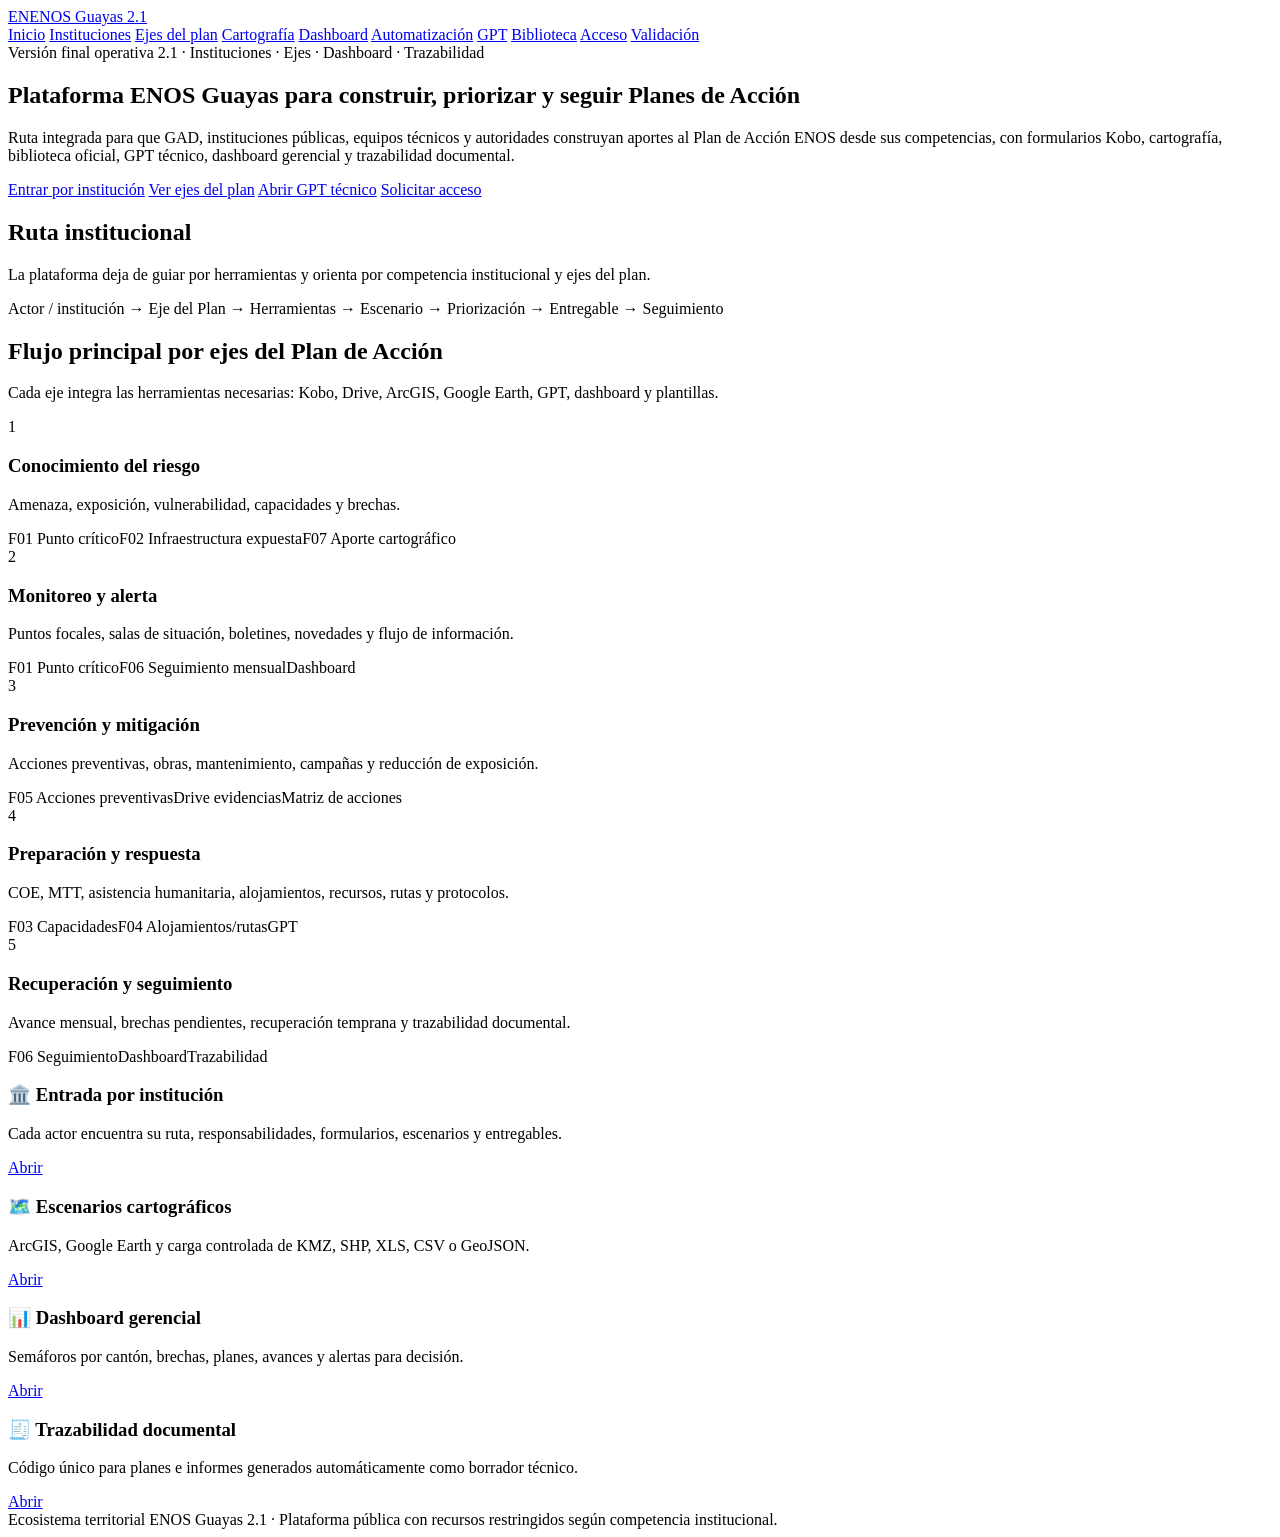
==== index.html @ f282f8c9 "Add files via upload" ====
<!doctype html>
<html lang="es">
<head>
<meta charset="utf-8">
<meta name="viewport" content="width=device-width, initial-scale=1">
<title>Inicio | ENOS Guayas 2.1</title>
<link rel="stylesheet" href="assets/site.css">
<script defer src="assets/site.js"></script>
</head>
<body>
<header class="topbar">
  <div class="container nav">
    <a class="logo" href="index.html"><span class="logo-badge">EN</span><span>ENOS Guayas 2.1</span></a>
    <nav class="menu"><a href="index.html">Inicio</a>
<a href="instituciones.html">Instituciones</a>
<a href="ejes.html">Ejes del plan</a>
<a href="cartografia.html">Cartografía</a>
<a href="dashboard.html">Dashboard</a>
<a href="automatizacion.html">Automatización</a>
<a href="gpt.html">GPT</a>
<a href="biblioteca.html">Biblioteca</a>
<a href="acceso.html">Acceso</a>
<a href="validacion.html">Validación</a></nav>
  </div>
</header>

<section class="hero">
  <div class="container hero-grid">
    <div>
      <span class="kicker">Versión final operativa 2.1 · Instituciones · Ejes · Dashboard · Trazabilidad</span>
      <h1>Plataforma ENOS Guayas para construir, priorizar y seguir Planes de Acción</h1>
      <p class="lead">Ruta integrada para que GAD, instituciones públicas, equipos técnicos y autoridades construyan aportes al Plan de Acción ENOS desde sus competencias, con formularios Kobo, cartografía, biblioteca oficial, GPT técnico, dashboard gerencial y trazabilidad documental.</p>
      <div class="btns">
        <a class="btn" href="instituciones.html" target="_blank" rel="noopener">Entrar por institución</a>
        <a class="btn secondary" href="ejes.html">Ver ejes del plan</a>
        <a class="btn blue" href="https://chatgpt.com/g/g-6a1db50eb650819185c06255c6850509-asistente-tecnico-enos-guayas-2-0" target="_blank" rel="noopener">Abrir GPT técnico</a>
        <a class="btn warn" href="acceso.html">Solicitar acceso</a>
      </div>
    </div>
    <div class="panel">
      <h2>Ruta institucional</h2>
      <p class="muted">La plataforma deja de guiar por herramientas y orienta por competencia institucional y ejes del plan.</p>
      <div class="code">Actor / institución → Eje del Plan → Herramientas → Escenario → Priorización → Entregable → Seguimiento</div>
    </div>
  </div>
</section>
<section class="section">
  <div class="container">
    <h2>Flujo principal por ejes del Plan de Acción</h2>
    <p class="muted">Cada eje integra las herramientas necesarias: Kobo, Drive, ArcGIS, Google Earth, GPT, dashboard y plantillas.</p>
    <div class="flow"><div class="step"><div class="step-num">1</div><h3>Conocimiento del riesgo</h3><p class="muted">Amenaza, exposición, vulnerabilidad, capacidades y brechas.</p><div class="tool-list"><span class="tool">F01 Punto crítico</span><span class="tool">F02 Infraestructura expuesta</span><span class="tool">F07 Aporte cartográfico</span></div></div><div class="step"><div class="step-num">2</div><h3>Monitoreo y alerta</h3><p class="muted">Puntos focales, salas de situación, boletines, novedades y flujo de información.</p><div class="tool-list"><span class="tool">F01 Punto crítico</span><span class="tool">F06 Seguimiento mensual</span><span class="tool">Dashboard</span></div></div><div class="step"><div class="step-num">3</div><h3>Prevención y mitigación</h3><p class="muted">Acciones preventivas, obras, mantenimiento, campañas y reducción de exposición.</p><div class="tool-list"><span class="tool">F05 Acciones preventivas</span><span class="tool">Drive evidencias</span><span class="tool">Matriz de acciones</span></div></div><div class="step"><div class="step-num">4</div><h3>Preparación y respuesta</h3><p class="muted">COE, MTT, asistencia humanitaria, alojamientos, recursos, rutas y protocolos.</p><div class="tool-list"><span class="tool">F03 Capacidades</span><span class="tool">F04 Alojamientos/rutas</span><span class="tool">GPT</span></div></div><div class="step"><div class="step-num">5</div><h3>Recuperación y seguimiento</h3><p class="muted">Avance mensual, brechas pendientes, recuperación temprana y trazabilidad documental.</p><div class="tool-list"><span class="tool">F06 Seguimiento</span><span class="tool">Dashboard</span><span class="tool">Trazabilidad</span></div></div></div>
  </div>
</section>
<section class="section">
  <div class="container grid-4">
    <div class="card"><h3>🏛️ Entrada por institución</h3><p class="muted">Cada actor encuentra su ruta, responsabilidades, formularios, escenarios y entregables.</p><a class="btn light" href="instituciones.html">Abrir</a></div>
    <div class="card"><h3>🗺️ Escenarios cartográficos</h3><p class="muted">ArcGIS, Google Earth y carga controlada de KMZ, SHP, XLS, CSV o GeoJSON.</p><a class="btn light" href="cartografia.html">Abrir</a></div>
    <div class="card"><h3>📊 Dashboard gerencial</h3><p class="muted">Semáforos por cantón, brechas, planes, avances y alertas para decisión.</p><a class="btn light" href="dashboard.html">Abrir</a></div>
    <div class="card"><h3>🧾 Trazabilidad documental</h3><p class="muted">Código único para planes e informes generados automáticamente como borrador técnico.</p><a class="btn light" href="automatizacion.html">Abrir</a></div>
  </div>
</section>

<footer class="footer"><div class="container">Ecosistema territorial ENOS Guayas 2.1 · Plataforma pública con recursos restringidos según competencia institucional.</div></footer>
<div class="toast"></div>
</body>
</html>
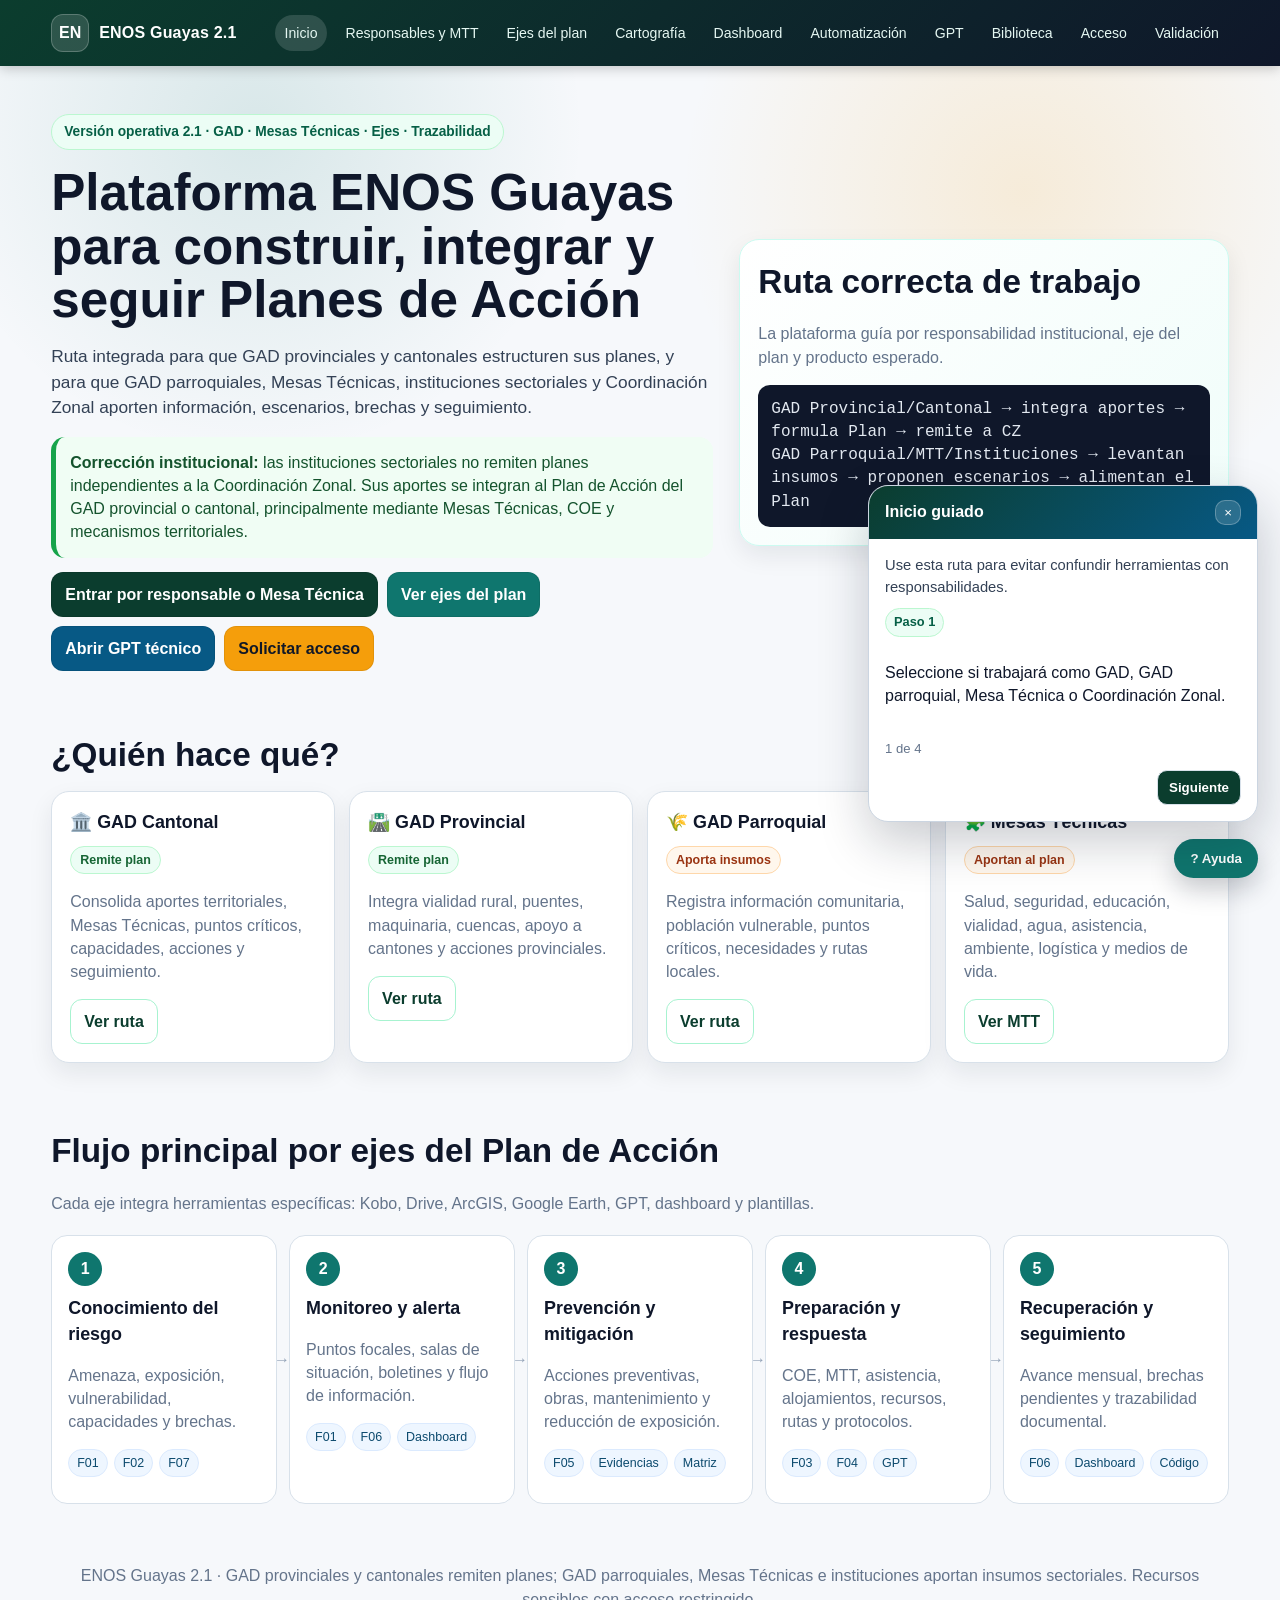
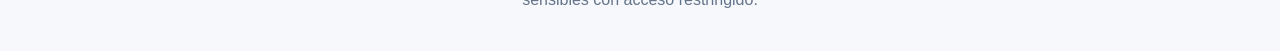
==== commit 41e6f163: "Add files via upload" ====
--- a/index.html
+++ b/index.html
@@ -7,60 +7,68 @@
 <link rel="stylesheet" href="assets/site.css">
 <script defer src="assets/site.js"></script>
 </head>
-<body>
+<body data-help-title="Inicio guiado" data-help-text="Use esta ruta para evitar confundir herramientas con responsabilidades." data-help-steps="Seleccione si trabajará como GAD, GAD parroquial, Mesa Técnica o Coordinación Zonal.||Revise el eje del plan que corresponde a su trabajo.||Abra los formularios, cartografía o GPT solo cuando tenga claro el producto esperado.||El objetivo final es alimentar o consolidar el Plan de Acción del GAD provincial/cantonal.">
 <header class="topbar">
   <div class="container nav">
     <a class="logo" href="index.html"><span class="logo-badge">EN</span><span>ENOS Guayas 2.1</span></a>
-    <nav class="menu"><a href="index.html">Inicio</a>
-<a href="instituciones.html">Instituciones</a>
-<a href="ejes.html">Ejes del plan</a>
-<a href="cartografia.html">Cartografía</a>
-<a href="dashboard.html">Dashboard</a>
-<a href="automatizacion.html">Automatización</a>
-<a href="gpt.html">GPT</a>
-<a href="biblioteca.html">Biblioteca</a>
-<a href="acceso.html">Acceso</a>
-<a href="validacion.html">Validación</a></nav>
+    <nav class="menu">
+      <a href="index.html">Inicio</a>
+      <a href="instituciones.html">Responsables y MTT</a>
+      <a href="ejes.html">Ejes del plan</a>
+      <a href="cartografia.html">Cartografía</a>
+      <a href="dashboard.html">Dashboard</a>
+      <a href="automatizacion.html">Automatización</a>
+      <a href="gpt.html">GPT</a>
+      <a href="biblioteca.html">Biblioteca</a>
+      <a href="acceso.html">Acceso</a>
+      <a href="validacion.html">Validación</a>
+    </nav>
   </div>
 </header>
 
 <section class="hero">
   <div class="container hero-grid">
     <div>
-      <span class="kicker">Versión final operativa 2.1 · Instituciones · Ejes · Dashboard · Trazabilidad</span>
-      <h1>Plataforma ENOS Guayas para construir, priorizar y seguir Planes de Acción</h1>
-      <p class="lead">Ruta integrada para que GAD, instituciones públicas, equipos técnicos y autoridades construyan aportes al Plan de Acción ENOS desde sus competencias, con formularios Kobo, cartografía, biblioteca oficial, GPT técnico, dashboard gerencial y trazabilidad documental.</p>
+      <span class="kicker">Versión operativa 2.1 · GAD · Mesas Técnicas · Ejes · Trazabilidad</span>
+      <h1>Plataforma ENOS Guayas para construir, integrar y seguir Planes de Acción</h1>
+      <p class="lead">Ruta integrada para que GAD provinciales y cantonales estructuren sus planes, y para que GAD parroquiales, Mesas Técnicas, instituciones sectoriales y Coordinación Zonal aporten información, escenarios, brechas y seguimiento.</p>
+      <div class="notice ok"><strong>Corrección institucional:</strong> las instituciones sectoriales no remiten planes independientes a la Coordinación Zonal. Sus aportes se integran al Plan de Acción del GAD provincial o cantonal, principalmente mediante Mesas Técnicas, COE y mecanismos territoriales.</div>
       <div class="btns">
-        <a class="btn" href="instituciones.html" target="_blank" rel="noopener">Entrar por institución</a>
+        <a class="btn" href="instituciones.html">Entrar por responsable o Mesa Técnica</a>
         <a class="btn secondary" href="ejes.html">Ver ejes del plan</a>
         <a class="btn blue" href="https://chatgpt.com/g/g-6a1db50eb650819185c06255c6850509-asistente-tecnico-enos-guayas-2-0" target="_blank" rel="noopener">Abrir GPT técnico</a>
         <a class="btn warn" href="acceso.html">Solicitar acceso</a>
       </div>
     </div>
     <div class="panel">
-      <h2>Ruta institucional</h2>
-      <p class="muted">La plataforma deja de guiar por herramientas y orienta por competencia institucional y ejes del plan.</p>
-      <div class="code">Actor / institución → Eje del Plan → Herramientas → Escenario → Priorización → Entregable → Seguimiento</div>
+      <h2>Ruta correcta de trabajo</h2>
+      <p class="muted">La plataforma guía por responsabilidad institucional, eje del plan y producto esperado.</p>
+      <div class="code">GAD Provincial/Cantonal → integra aportes → formula Plan → remite a CZ<br>GAD Parroquial/MTT/Instituciones → levantan insumos → proponen escenarios → alimentan el Plan</div>
     </div>
   </div>
 </section>
-<section class="section">
-  <div class="container">
-    <h2>Flujo principal por ejes del Plan de Acción</h2>
-    <p class="muted">Cada eje integra las herramientas necesarias: Kobo, Drive, ArcGIS, Google Earth, GPT, dashboard y plantillas.</p>
-    <div class="flow"><div class="step"><div class="step-num">1</div><h3>Conocimiento del riesgo</h3><p class="muted">Amenaza, exposición, vulnerabilidad, capacidades y brechas.</p><div class="tool-list"><span class="tool">F01 Punto crítico</span><span class="tool">F02 Infraestructura expuesta</span><span class="tool">F07 Aporte cartográfico</span></div></div><div class="step"><div class="step-num">2</div><h3>Monitoreo y alerta</h3><p class="muted">Puntos focales, salas de situación, boletines, novedades y flujo de información.</p><div class="tool-list"><span class="tool">F01 Punto crítico</span><span class="tool">F06 Seguimiento mensual</span><span class="tool">Dashboard</span></div></div><div class="step"><div class="step-num">3</div><h3>Prevención y mitigación</h3><p class="muted">Acciones preventivas, obras, mantenimiento, campañas y reducción de exposición.</p><div class="tool-list"><span class="tool">F05 Acciones preventivas</span><span class="tool">Drive evidencias</span><span class="tool">Matriz de acciones</span></div></div><div class="step"><div class="step-num">4</div><h3>Preparación y respuesta</h3><p class="muted">COE, MTT, asistencia humanitaria, alojamientos, recursos, rutas y protocolos.</p><div class="tool-list"><span class="tool">F03 Capacidades</span><span class="tool">F04 Alojamientos/rutas</span><span class="tool">GPT</span></div></div><div class="step"><div class="step-num">5</div><h3>Recuperación y seguimiento</h3><p class="muted">Avance mensual, brechas pendientes, recuperación temprana y trazabilidad documental.</p><div class="tool-list"><span class="tool">F06 Seguimiento</span><span class="tool">Dashboard</span><span class="tool">Trazabilidad</span></div></div></div>
+<section class="section"><div class="container">
+  <h2>¿Quién hace qué?</h2>
+  <div class="grid-4">
+    <div class="card"><h3>🏛️ GAD Cantonal</h3><span class="badge ok">Remite plan</span><p class="muted">Consolida aportes territoriales, Mesas Técnicas, puntos críticos, capacidades, acciones y seguimiento.</p><a class="btn light" href="instituciones.html#gad_cantonal">Ver ruta</a></div>
+    <div class="card"><h3>🛣️ GAD Provincial</h3><span class="badge ok">Remite plan</span><p class="muted">Integra vialidad rural, puentes, maquinaria, cuencas, apoyo a cantones y acciones provinciales.</p><a class="btn light" href="instituciones.html#gad_provincial">Ver ruta</a></div>
+    <div class="card"><h3>🌾 GAD Parroquial</h3><span class="badge warn">Aporta insumos</span><p class="muted">Registra información comunitaria, población vulnerable, puntos críticos, necesidades y rutas locales.</p><a class="btn light" href="instituciones.html#gad_parroquial">Ver ruta</a></div>
+    <div class="card"><h3>🧩 Mesas Técnicas</h3><span class="badge warn">Aportan al plan</span><p class="muted">Salud, seguridad, educación, vialidad, agua, asistencia, ambiente, logística y medios de vida.</p><a class="btn light" href="instituciones.html#mesas_tecnicas">Ver MTT</a></div>
   </div>
-</section>
-<section class="section">
-  <div class="container grid-4">
-    <div class="card"><h3>🏛️ Entrada por institución</h3><p class="muted">Cada actor encuentra su ruta, responsabilidades, formularios, escenarios y entregables.</p><a class="btn light" href="instituciones.html">Abrir</a></div>
-    <div class="card"><h3>🗺️ Escenarios cartográficos</h3><p class="muted">ArcGIS, Google Earth y carga controlada de KMZ, SHP, XLS, CSV o GeoJSON.</p><a class="btn light" href="cartografia.html">Abrir</a></div>
-    <div class="card"><h3>📊 Dashboard gerencial</h3><p class="muted">Semáforos por cantón, brechas, planes, avances y alertas para decisión.</p><a class="btn light" href="dashboard.html">Abrir</a></div>
-    <div class="card"><h3>🧾 Trazabilidad documental</h3><p class="muted">Código único para planes e informes generados automáticamente como borrador técnico.</p><a class="btn light" href="automatizacion.html">Abrir</a></div>
+</div></section>
+<section class="section"><div class="container">
+  <h2>Flujo principal por ejes del Plan de Acción</h2>
+  <p class="muted">Cada eje integra herramientas específicas: Kobo, Drive, ArcGIS, Google Earth, GPT, dashboard y plantillas.</p>
+  <div class="flow">
+    <div class="step"><div class="step-num">1</div><h3>Conocimiento del riesgo</h3><p class="muted">Amenaza, exposición, vulnerabilidad, capacidades y brechas.</p><div class="tool-list"><span class="tool">F01</span><span class="tool">F02</span><span class="tool">F07</span></div></div>
+    <div class="step"><div class="step-num">2</div><h3>Monitoreo y alerta</h3><p class="muted">Puntos focales, salas de situación, boletines y flujo de información.</p><div class="tool-list"><span class="tool">F01</span><span class="tool">F06</span><span class="tool">Dashboard</span></div></div>
+    <div class="step"><div class="step-num">3</div><h3>Prevención y mitigación</h3><p class="muted">Acciones preventivas, obras, mantenimiento y reducción de exposición.</p><div class="tool-list"><span class="tool">F05</span><span class="tool">Evidencias</span><span class="tool">Matriz</span></div></div>
+    <div class="step"><div class="step-num">4</div><h3>Preparación y respuesta</h3><p class="muted">COE, MTT, asistencia, alojamientos, recursos, rutas y protocolos.</p><div class="tool-list"><span class="tool">F03</span><span class="tool">F04</span><span class="tool">GPT</span></div></div>
+    <div class="step"><div class="step-num">5</div><h3>Recuperación y seguimiento</h3><p class="muted">Avance mensual, brechas pendientes y trazabilidad documental.</p><div class="tool-list"><span class="tool">F06</span><span class="tool">Dashboard</span><span class="tool">Código</span></div></div>
   </div>
-</section>
+</div></section>
 
-<footer class="footer"><div class="container">Ecosistema territorial ENOS Guayas 2.1 · Plataforma pública con recursos restringidos según competencia institucional.</div></footer>
+<footer class="footer"><div class="container">ENOS Guayas 2.1 · GAD provinciales y cantonales remiten planes; GAD parroquiales, Mesas Técnicas e instituciones aportan insumos sectoriales. Recursos sensibles con acceso restringido.</div></footer>
 <div class="toast"></div>
 </body>
 </html>
--- a/assets/site.css
+++ b/assets/site.css
@@ -0,0 +1,4 @@
+
+:root{--bg:#f6f8fb;--ink:#0f172a;--muted:#64748b;--brand:#0b3d2e;--brand2:#0f766e;--accent:#f59e0b;--blue:#075985;--line:#d8e1ea;--card:#ffffff;--danger:#dc2626;--warn:#d97706;--ok:#16a34a;--shadow:0 10px 24px rgba(15,23,42,.08)}
+*{box-sizing:border-box}html{scroll-behavior:smooth}body{margin:0;background:var(--bg);color:var(--ink);font-family:Inter,Segoe UI,Roboto,Arial,sans-serif;line-height:1.45}a{color:inherit;text-decoration:none}.container{width:min(1180px,92vw);margin:auto}.topbar{background:linear-gradient(135deg,var(--brand),#0f172a);color:white;padding:14px 0;position:sticky;top:0;z-index:100;box-shadow:0 2px 12px rgba(0,0,0,.22)}.nav{display:flex;align-items:center;gap:18px;justify-content:space-between}.logo{display:flex;align-items:center;gap:10px;font-weight:800;letter-spacing:.2px}.logo-badge{width:38px;height:38px;border-radius:12px;background:rgba(255,255,255,.14);display:grid;place-items:center;border:1px solid rgba(255,255,255,.22)}.menu{display:flex;gap:8px;flex-wrap:wrap;justify-content:flex-end}.menu a{font-size:.88rem;padding:8px 10px;border-radius:999px;color:#e5f7f2}.menu a:hover,.menu a.active{background:rgba(255,255,255,.14)}.hero{padding:48px 0 28px;background:radial-gradient(circle at 20% 10%,rgba(15,118,110,.13),transparent 28%),radial-gradient(circle at 80% 20%,rgba(245,158,11,.14),transparent 30%)}.hero-grid{display:grid;grid-template-columns:1.15fr .85fr;gap:26px;align-items:center}.kicker{display:inline-flex;gap:8px;align-items:center;padding:7px 12px;border-radius:999px;background:#ecfdf5;color:#065f46;font-weight:700;font-size:.86rem;border:1px solid #bbf7d0}h1{font-size:clamp(2rem,4vw,3.55rem);line-height:1.05;margin:16px 0}h2{font-size:clamp(1.45rem,2.6vw,2.1rem);margin:0 0 12px}h3{font-size:1.12rem;margin:0 0 10px}p.lead{font-size:1.08rem;color:#334155;max-width:800px}.section{padding:32px 0}.grid{display:grid;grid-template-columns:repeat(3,1fr);gap:16px}.grid-2{display:grid;grid-template-columns:repeat(2,1fr);gap:16px}.grid-4{display:grid;grid-template-columns:repeat(4,1fr);gap:14px}.card{background:var(--card);border:1px solid var(--line);border-radius:18px;padding:18px;box-shadow:var(--shadow)}.card h3{display:flex;gap:8px;align-items:center}.icon{font-size:1.7rem}.muted{color:var(--muted)}.badge{display:inline-block;padding:4px 9px;border-radius:999px;font-size:.78rem;font-weight:700;background:#e0f2fe;color:#075985;border:1px solid #bae6fd}.badge.warn{background:#fff7ed;color:#9a3412;border-color:#fed7aa}.badge.ok{background:#ecfdf5;color:#166534;border-color:#bbf7d0}.badge.lock{background:#fef2f2;color:#991b1b;border-color:#fecaca}.btns{display:flex;flex-wrap:wrap;gap:9px;margin-top:14px}.btn{display:inline-flex;align-items:center;justify-content:center;gap:8px;padding:10px 13px;border-radius:12px;background:var(--brand);color:#fff;font-weight:700;border:1px solid rgba(0,0,0,.08);cursor:pointer;transition:.15s}.btn:hover{transform:translateY(-1px);box-shadow:0 8px 16px rgba(15,23,42,.13)}.btn.secondary{background:#0f766e}.btn.light{background:#fff;color:var(--brand);border-color:#a7f3d0}.btn.warn{background:var(--accent);color:#111827}.btn.blue{background:#075985}.btn.lock{background:#7f1d1d}.btn.ghost{background:transparent;color:var(--brand);border:1px solid var(--line)}.flow{display:grid;grid-template-columns:repeat(5,1fr);gap:12px;margin-top:20px}.step{background:white;border:1px solid var(--line);border-radius:16px;padding:16px;position:relative;min-height:142px}.step:after{content:"→";position:absolute;right:-14px;top:42%;font-weight:900;color:#94a3b8}.step:last-child:after{display:none}.step-num{width:34px;height:34px;border-radius:50%;display:grid;place-items:center;background:var(--brand2);color:white;font-weight:900;margin-bottom:10px}.tool-list{display:flex;flex-wrap:wrap;gap:6px;margin:10px 0}.tool{font-size:.78rem;background:#eef6ff;color:#0c4a6e;border:1px solid #dbeafe;border-radius:999px;padding:4px 8px}.table-wrap{overflow:auto;border-radius:14px;border:1px solid var(--line);background:#fff}table{border-collapse:collapse;width:100%;min-width:860px}th,td{padding:11px;border-bottom:1px solid var(--line);vertical-align:top;text-align:left;font-size:.92rem}th{background:#0b3d2e;color:#fff;position:sticky;top:0}tr:hover td{background:#f8fafc}.panel{background:linear-gradient(135deg,#ffffff,#f0fdfa);border:1px solid #ccfbf1;border-radius:20px;padding:18px;box-shadow:var(--shadow)}.kpi{display:grid;grid-template-columns:repeat(4,1fr);gap:14px}.kpi .num{font-size:2rem;font-weight:900;color:var(--brand)}.sem-green,.sem-yellow,.sem-red,.sem-gray{display:inline-block;width:12px;height:12px;border-radius:50%;margin-right:6px}.sem-green{background:#16a34a}.sem-yellow{background:#f59e0b}.sem-red{background:#dc2626}.sem-gray{background:#94a3b8}.searchbar{display:flex;gap:10px;margin:14px 0}.searchbar input,.searchbar select{padding:11px 12px;border:1px solid var(--line);border-radius:12px;background:#fff;min-width:220px}.notice{border-left:5px solid var(--accent);background:#fff7ed;border-radius:14px;padding:14px;color:#7c2d12;margin:14px 0}.notice.ok{border-left-color:var(--ok);background:#f0fdf4;color:#14532d}.notice.lock{border-left-color:var(--danger);background:#fef2f2;color:#7f1d1d}.footer{padding:28px 0 40px;color:#64748b;text-align:center}.code{font-family:ui-monospace,SFMono-Regular,Menlo,Monaco,Consolas,monospace;background:#0f172a;color:#e2e8f0;border-radius:12px;padding:13px;overflow:auto}.copy{position:relative}.toast{position:fixed;bottom:24px;right:24px;background:#0f172a;color:white;padding:12px 16px;border-radius:14px;box-shadow:var(--shadow);opacity:0;transform:translateY(16px);transition:.2s;z-index:500}.toast.show{opacity:1;transform:translateY(0)}.clean li{margin:6px 0}.thumb{width:100%;height:160px;object-fit:cover;border-radius:14px;border:1px solid var(--line);background:#fff}.coach-toggle{position:fixed;right:22px;bottom:22px;z-index:450;border:0;border-radius:999px;background:#0f766e;color:#fff;font-weight:800;padding:12px 16px;box-shadow:0 12px 26px rgba(15,23,42,.22);cursor:pointer}.coach-panel{position:fixed;right:22px;bottom:78px;width:min(390px,92vw);background:#ffffff;border:1px solid #cbd5e1;border-radius:20px;box-shadow:0 20px 50px rgba(15,23,42,.22);z-index:460;overflow:hidden;display:none}.coach-panel.show{display:block}.coach-head{background:linear-gradient(135deg,#0b3d2e,#075985);color:#fff;padding:14px 16px;display:flex;justify-content:space-between;gap:10px}.coach-head strong{font-size:1rem}.coach-close{background:rgba(255,255,255,.15);border:1px solid rgba(255,255,255,.25);color:#fff;border-radius:10px;padding:4px 8px;cursor:pointer}.coach-body{padding:16px}.coach-step{display:none}.coach-step.active{display:block}.coach-step-num{display:inline-grid;place-items:center;background:#ecfdf5;color:#065f46;border:1px solid #bbf7d0;border-radius:999px;font-weight:800;font-size:.8rem;padding:4px 8px;margin-bottom:8px}.coach-actions{display:flex;justify-content:space-between;gap:8px;padding:0 16px 16px}.coach-actions button{border:1px solid var(--line);background:#fff;border-radius:10px;padding:9px 11px;cursor:pointer;font-weight:700}.coach-actions .primary{background:var(--brand);color:white}.coach-progress{font-size:.82rem;color:#64748b;padding:0 16px 12px}.coach-hint{font-size:.92rem;color:#334155;margin-bottom:10px}.mini-help{display:inline-flex;align-items:center;justify-content:center;width:20px;height:20px;border-radius:50%;background:#e0f2fe;color:#075985;font-weight:800;margin-left:6px;cursor:help}
+@media (max-width:900px){.hero-grid,.grid,.grid-2,.grid-4,.flow,.kpi{grid-template-columns:1fr}.step:after{display:none}.menu{display:none}.coach-panel{right:12px;bottom:72px}.coach-toggle{right:12px;bottom:14px}.thumb{height:120px}}
